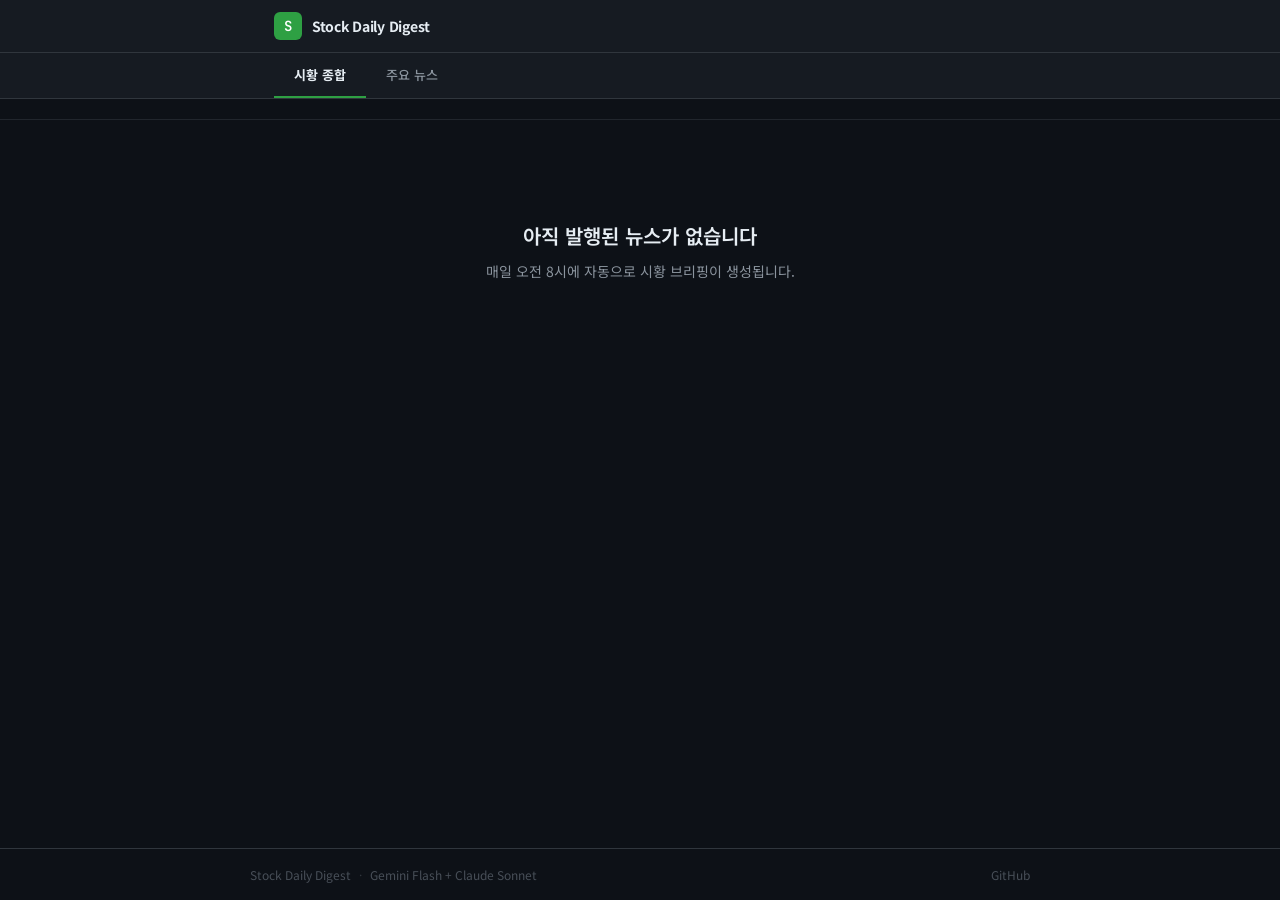
==== index.html @ 1b3bb501 "Initial setup: Stock Daily Digest v1.0 Automated daily stock market news aggregator for Korean inves" ====
<!DOCTYPE html>
<html lang="ko">
<head>
  <meta charset="UTF-8">
  <meta name="viewport" content="width=device-width, initial-scale=1.0">
  <title>Stock Daily Digest</title>
  <meta name="description" content="매일 아침 자동 큐레이션되는 미국 주식 시장 뉴스 & 시황 브리핑">
  <link rel="icon" href="data:image/svg+xml,<svg xmlns='http://www.w3.org/2000/svg' viewBox='0 0 32 32'><rect width='32' height='32' rx='6' fill='%2310B981'/><path d='M6 22 L12 14 L18 18 L26 8' stroke='white' stroke-width='2.5' fill='none' stroke-linecap='round' stroke-linejoin='round'/><circle cx='26' cy='8' r='2' fill='white'/></svg>">
  <link rel="preconnect" href="https://fonts.googleapis.com">
  <link rel="preconnect" href="https://fonts.gstatic.com" crossorigin>
  <link href="https://fonts.googleapis.com/css2?family=Noto+Sans+KR:wght@400;500;600;700&family=JetBrains+Mono:wght@400;500;600&display=swap" rel="stylesheet">
  <link rel="stylesheet" href="style.css">
</head>
<body>
  <header>
    <div class="container header-inner">
      <a href="./" class="logo">
        <span class="logo-icon">S</span>
        <span class="logo-text">Stock Daily Digest</span>
      </a>
    </div>
  </header>

  <!-- Tab Bar -->
  <nav class="tab-bar">
    <div class="container tab-inner">
      <button class="tab active" data-tab="overview">시황 종합</button>
      <button class="tab" data-tab="news">주요 뉴스</button>
    </div>
  </nav>

  <!-- Date Bar -->
  <div class="date-bar">
    <div class="container">
      <div class="date-scroll" id="date-scroll"></div>
    </div>
  </div>

  <main class="container" id="app">
    <div id="loading" class="loading">
      <div class="loading-bar"></div>
      <p class="loading-text">시장 데이터를 불러오는 중...</p>
    </div>

    <div id="empty-state" class="empty hidden">
      <h2>아직 발행된 뉴스가 없습니다</h2>
      <p>매일 오전 8시에 자동으로 시황 브리핑이 생성됩니다.</p>
    </div>

    <div id="digest" class="hidden"></div>
  </main>

  <footer>
    <div class="container footer-inner">
      <span>Stock Daily Digest</span>
      <span class="footer-sep">&middot;</span>
      <span>Gemini Flash + Claude Sonnet</span>
      <a href="https://github.com/nydad/stock-news">GitHub</a>
    </div>
  </footer>

  <script src="app.js"></script>
</body>
</html>
---- style.css ----
/* ============================================================
   Stock Daily Digest v1.0 — Dark Financial Terminal Theme
   ============================================================ */

:root {
  --sans: 'Noto Sans KR', -apple-system, BlinkMacSystemFont, 'Segoe UI', sans-serif;
  --mono: 'JetBrains Mono', 'SF Mono', Consolas, monospace;

  --bg:        #0D1117;
  --bg-card:   #161B22;
  --bg-hover:  #1C2333;
  --bg-input:  #21262D;
  --text:      #E6EDF3;
  --text-2:    #8B949E;
  --text-3:    #484F58;
  --border:    #30363D;
  --border-lt: #21262D;

  --green:     #2EA043;
  --green-bg:  rgba(46,160,67,0.12);
  --red:       #F85149;
  --red-bg:    rgba(248,81,73,0.12);
  --blue:      #58A6FF;
  --blue-bg:   rgba(88,166,255,0.12);
  --yellow:    #D29922;
  --yellow-bg: rgba(210,153,34,0.12);
  --orange:    #DB6D28;
  --purple:    #A371F7;

  --w: 780px;
}

*, *::before, *::after { box-sizing: border-box; margin: 0; padding: 0; }
html { font-size: 16px; -webkit-font-smoothing: antialiased; }
body { font-family: var(--sans); color: var(--text); background: var(--bg); line-height: 1.6; min-height: 100vh; display: flex; flex-direction: column; }
a { color: var(--blue); text-decoration: none; }
a:hover { text-decoration: underline; }
.container { max-width: var(--w); margin: 0 auto; padding: 0 24px; }
.hidden { display: none !important; }

/* --- Header --- */
header { background: var(--bg-card); border-bottom: 1px solid var(--border); }
.header-inner { display: flex; align-items: center; height: 52px; }
.logo { display: flex; align-items: center; gap: 10px; text-decoration: none; }
.logo-icon {
  display: inline-flex; align-items: center; justify-content: center;
  width: 28px; height: 28px; background: var(--green); color: #fff;
  border-radius: 6px; font-family: var(--mono); font-size: 14px; font-weight: 600;
}
.logo-text { font-size: 14px; font-weight: 700; color: var(--text); letter-spacing: -0.02em; }

/* --- Tab Bar --- */
.tab-bar { background: var(--bg-card); border-bottom: 1px solid var(--border); position: sticky; top: 0; z-index: 100; }
.tab-inner { display: flex; gap: 0; }
.tab {
  background: none; border: none; cursor: pointer;
  padding: 12px 20px; font-family: var(--sans);
  font-size: 13px; font-weight: 500; color: var(--text-2);
  border-bottom: 2px solid transparent; transition: all 0.15s;
}
.tab:hover { color: var(--text); }
.tab.active { color: var(--text); font-weight: 700; border-bottom-color: var(--green); }

/* --- Date Bar --- */
.date-bar { background: var(--bg); border-bottom: 1px solid var(--border-lt); }
.date-scroll {
  display: flex; gap: 4px; overflow-x: auto; padding: 10px 0;
  scrollbar-width: none; -ms-overflow-style: none;
}
.date-scroll::-webkit-scrollbar { display: none; }
.date-chip {
  flex-shrink: 0; background: none; border: 1px solid var(--border);
  border-radius: 6px; padding: 5px 12px; font-family: var(--sans);
  font-size: 12px; font-weight: 500; color: var(--text-2);
  cursor: pointer; transition: all 0.15s; white-space: nowrap;
}
.date-chip:hover { border-color: var(--text-3); color: var(--text); }
.date-chip.active { background: var(--green); color: #fff; border-color: var(--green); font-weight: 700; }

/* --- Loading --- */
.loading { padding: 120px 0; text-align: center; }
.loading-bar { width: 48px; height: 3px; background: var(--border); border-radius: 2px; margin: 0 auto 16px; overflow: hidden; position: relative; }
.loading-bar::after { content: ''; position: absolute; top: 0; left: -50%; width: 50%; height: 100%; background: var(--green); border-radius: 2px; animation: slide 1s infinite ease-in-out; }
@keyframes slide { 0% { left: -50%; } 100% { left: 100%; } }
.loading-text { font-size: 13px; color: var(--text-3); }

/* --- Empty / Error --- */
.empty, .error-state { padding: 100px 0; text-align: center; }
.empty h2, .error-state h2 { font-size: 20px; font-weight: 600; margin-bottom: 8px; color: var(--text); }
.empty p, .error-state p { color: var(--text-2); font-size: 14px; }

/* --- Sections --- */
main { flex: 1; padding-bottom: 60px; }
.section-label {
  font-size: 11px; font-weight: 700; color: var(--text-3);
  text-transform: uppercase; letter-spacing: 0.08em; margin-bottom: 14px;
}
.divider { border: none; border-top: 1px solid var(--border-lt); margin: 28px 0; }

/* --- Market Briefing --- */
.briefing { padding: 32px 0 0; }
.editorial {
  font-size: 15px; line-height: 1.85; color: var(--text);
  background: var(--bg-card); border: 1px solid var(--border);
  border-radius: 8px; padding: 20px 24px;
}
.stats { margin-top: 12px; font-size: 12px; color: var(--text-3); }

/* --- Market Data Grid --- */
.market-section { margin-bottom: 24px; }
.market-section-title {
  font-size: 12px; font-weight: 600; color: var(--text-2);
  margin-bottom: 8px; text-transform: uppercase; letter-spacing: 0.04em;
}
.market-grid {
  display: grid; grid-template-columns: repeat(auto-fill, minmax(180px, 1fr));
  gap: 8px;
}
.market-card {
  background: var(--bg-card); border: 1px solid var(--border);
  border-radius: 8px; padding: 12px 14px; transition: background 0.15s;
}
.market-card:hover { background: var(--bg-hover); }
.market-name { font-size: 12px; color: var(--text-2); margin-bottom: 4px; font-weight: 500; }
.market-price { font-family: var(--mono); font-size: 16px; font-weight: 600; color: var(--text); }
.market-change { font-family: var(--mono); font-size: 12px; font-weight: 500; margin-top: 2px; }
.market-change.up { color: var(--green); }
.market-change.down { color: var(--red); }
.market-change.flat { color: var(--text-3); }

/* --- Fear & Greed --- */
.fg-card {
  background: var(--bg-card); border: 1px solid var(--border);
  border-radius: 8px; padding: 16px 20px; display: flex;
  align-items: center; gap: 16px; margin-bottom: 24px;
}
.fg-score {
  font-family: var(--mono); font-size: 32px; font-weight: 700;
  min-width: 60px; text-align: center;
}
.fg-label { font-size: 11px; color: var(--text-3); text-transform: uppercase; letter-spacing: 0.06em; }
.fg-rating { font-size: 14px; font-weight: 600; margin-top: 2px; }
.fg-prev { font-size: 11px; color: var(--text-3); margin-top: 4px; }

/* --- Key Insights --- */
.insight-list { display: flex; flex-direction: column; gap: 10px; }
.insight-item {
  display: flex; gap: 12px; align-items: flex-start;
  background: var(--bg-card); border: 1px solid var(--border);
  border-radius: 8px; padding: 14px 16px;
}
.insight-type {
  flex-shrink: 0; font-size: 10px; font-weight: 700;
  text-transform: uppercase; letter-spacing: 0.04em;
  padding: 3px 8px; border-radius: 4px; margin-top: 2px;
}
.insight-type.bullish { background: var(--green-bg); color: var(--green); }
.insight-type.bearish { background: var(--red-bg); color: var(--red); }
.insight-type.neutral { background: var(--blue-bg); color: var(--blue); }
.insight-type.alert { background: var(--yellow-bg); color: var(--yellow); }
.insight-body { flex: 1; }
.insight-title { font-size: 14px; font-weight: 600; color: var(--text); line-height: 1.4; }
.insight-detail { font-size: 13px; color: var(--text-2); margin-top: 3px; line-height: 1.5; }

/* --- Commentary Cards --- */
.commentary-card {
  background: var(--bg-card); border: 1px solid var(--border);
  border-radius: 8px; padding: 16px 20px; margin-bottom: 12px;
}
.commentary-title {
  font-size: 11px; font-weight: 700; color: var(--text-3);
  text-transform: uppercase; letter-spacing: 0.06em; margin-bottom: 8px;
}
.commentary-text { font-size: 14px; color: var(--text); line-height: 1.7; }

/* --- Outlook --- */
.outlook-card {
  background: linear-gradient(135deg, rgba(88,166,255,0.08), rgba(163,113,247,0.08));
  border: 1px solid var(--border); border-radius: 8px; padding: 20px 24px;
}
.outlook-text { font-size: 15px; color: var(--text); line-height: 1.8; }

/* --- Trends --- */
.trends { margin-top: 16px; display: flex; flex-wrap: wrap; align-items: center; gap: 6px; }
.trend-label { font-size: 10px; font-weight: 700; color: var(--text-3); text-transform: uppercase; letter-spacing: 0.06em; margin-right: 2px; }
.trend-item { font-size: 12px; color: var(--text-2); padding: 3px 10px; border: 1px solid var(--border); border-radius: 16px; }

/* --- News Tab: Articles --- */
.category-section { margin-bottom: 28px; }
.category-header {
  display: flex; align-items: center; gap: 8px; margin-bottom: 12px;
  padding-bottom: 8px; border-bottom: 1px solid var(--border-lt);
}
.category-name { font-size: 14px; font-weight: 700; color: var(--text); }
.category-count { font-size: 12px; color: var(--text-3); font-weight: 400; }
.category-icon {
  font-size: 14px; width: 24px; height: 24px; display: inline-flex;
  align-items: center; justify-content: center;
  background: var(--bg-input); border-radius: 4px;
}

.article {
  padding: 12px 0; border-top: 1px solid var(--border-lt);
}
.article:first-of-type { border-top: none; padding-top: 0; }
.article-title { font-size: 14px; font-weight: 600; line-height: 1.5; margin-bottom: 3px; }
.article-title a { color: var(--text); transition: color 0.15s; }
.article-title a:hover { color: var(--blue); text-decoration: none; }
.article-meta { font-size: 11px; color: var(--text-3); display: flex; align-items: center; gap: 5px; margin-bottom: 5px; }
.article-source { font-weight: 600; color: var(--text-2); }
.article-important { font-size: 10px; font-weight: 700; color: var(--red); text-transform: uppercase; letter-spacing: 0.04em; }
.article-summary { font-size: 13px; color: var(--text-2); line-height: 1.7; }
.article-tags { margin-top: 5px; display: flex; flex-wrap: wrap; gap: 4px; }
.article-tag { font-size: 10px; color: var(--text-3); padding: 1px 7px; border: 1px solid var(--border); border-radius: 10px; }

/* --- Footer --- */
footer { border-top: 1px solid var(--border); margin-top: auto; }
.footer-inner { display: flex; align-items: center; gap: 8px; padding: 16px 0; font-size: 12px; color: var(--text-3); flex-wrap: wrap; }
.footer-inner a { color: var(--text-3); margin-left: auto; }
.footer-inner a:hover { color: var(--text-2); }
.footer-sep { color: var(--border); }

/* --- Animations --- */
.fade-in { animation: fadeIn 0.3s ease-out both; }
@keyframes fadeIn { from { opacity: 0; transform: translateY(4px); } to { opacity: 1; transform: translateY(0); } }

/* --- Responsive --- */
@media (max-width: 640px) {
  .container { padding: 0 16px; }
  .header-inner { height: 44px; }
  .tab { padding: 10px 14px; font-size: 13px; }
  .market-grid { grid-template-columns: repeat(2, 1fr); gap: 6px; }
  .market-price { font-size: 14px; }
  .briefing { padding-top: 24px; }
  .editorial { font-size: 14px; padding: 16px; }
  .fg-card { flex-direction: column; align-items: flex-start; gap: 8px; }
  .fg-score { font-size: 28px; }
  .insight-item { flex-direction: column; gap: 6px; }
}
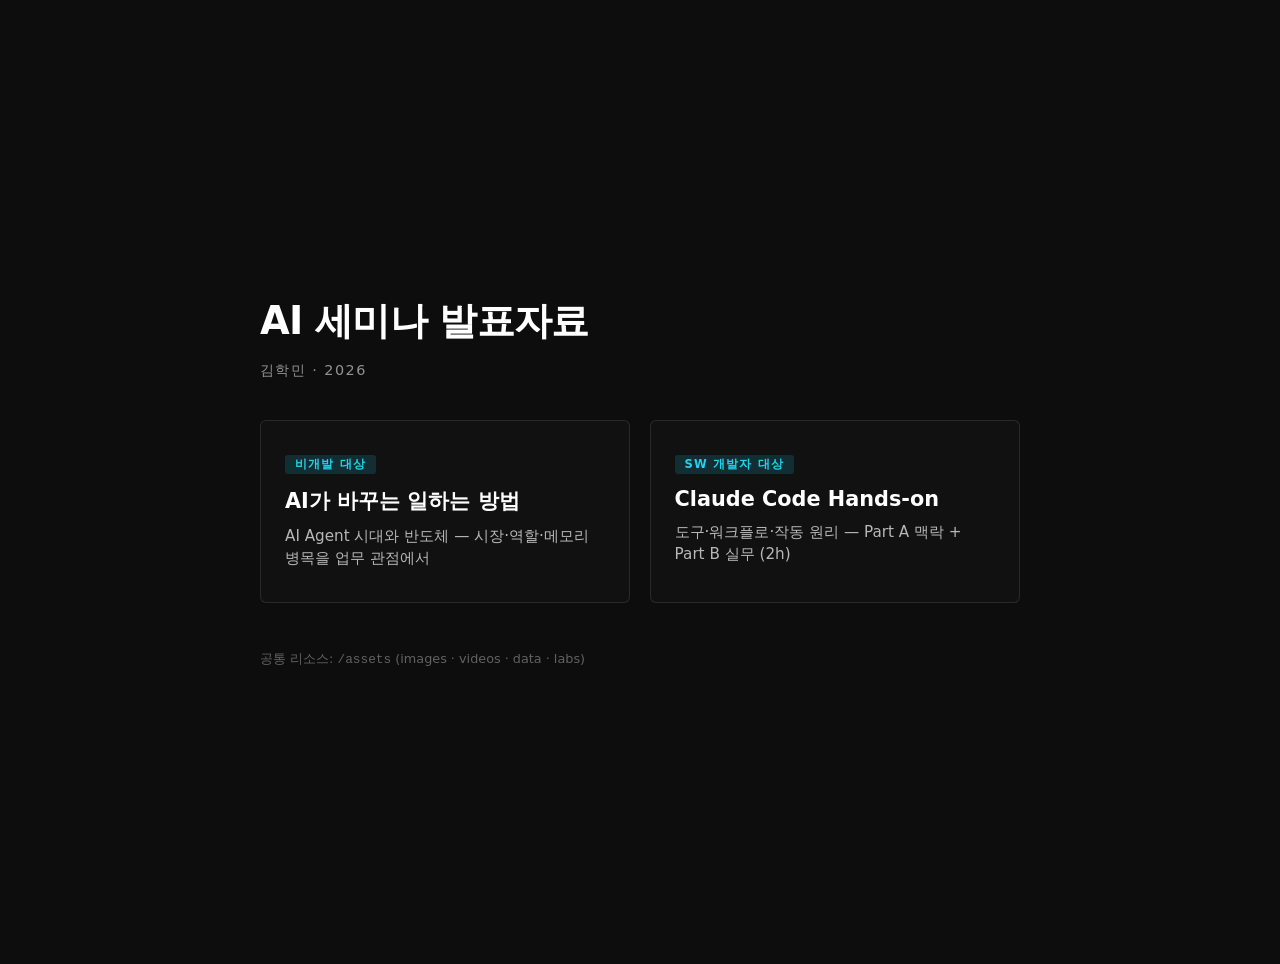
==== commit e5203c1a: "Reorganize: single shared /assets hierarchy + directory cleanup Assets consolidation: - /assets/imag" ====
--- a/index.html
+++ b/index.html
@@ -1,64 +1,41 @@
 <!DOCTYPE html>
 <html lang="ko">
 <head>
-  <meta charset="UTF-8">
-  <meta name="viewport" content="width=device-width, initial-scale=1.0">
-  <title>Stock Daily Digest</title>
-  <meta name="description" content="매일 아침 자동 큐레이션되는 미국 주식 시장 뉴스 & 시황 브리핑">
-  <link rel="icon" href="data:image/svg+xml,<svg xmlns='http://www.w3.org/2000/svg' viewBox='0 0 32 32'><rect width='32' height='32' rx='6' fill='%2310B981'/><path d='M6 22 L12 14 L18 18 L26 8' stroke='white' stroke-width='2.5' fill='none' stroke-linecap='round' stroke-linejoin='round'/><circle cx='26' cy='8' r='2' fill='white'/></svg>">
-  <link rel="preconnect" href="https://fonts.googleapis.com">
-  <link rel="preconnect" href="https://fonts.gstatic.com" crossorigin>
-  <link href="https://fonts.googleapis.com/css2?family=Noto+Sans+KR:wght@400;500;600;700&family=JetBrains+Mono:wght@400;500;600&display=swap" rel="stylesheet">
-  <link rel="stylesheet" href="style.css">
+<meta charset="utf-8">
+<title>AI 세미나 발표자료</title>
+<style>
+  body{font-family:'Noto Sans KR',system-ui,sans-serif;background:#0D0D0D;color:#fff;min-height:100vh;margin:0;display:flex;align-items:center;justify-content:center;padding:2rem}
+  .wrap{max-width:760px;width:100%}
+  h1{font-size:clamp(1.8rem,3vw,2.4rem);font-weight:900;letter-spacing:-0.02em;margin:0 0 0.5rem}
+  .meta{color:rgba(255,255,255,0.55);font-size:0.9rem;letter-spacing:0.1em;text-transform:uppercase;margin-bottom:2.5rem}
+  .decks{display:grid;grid-template-columns:1fr 1fr;gap:1.2rem}
+  @media(max-width:600px){.decks{grid-template-columns:1fr}}
+  a.card{display:block;padding:2rem 1.5rem;border:1px solid rgba(255,255,255,0.1);border-radius:6px;background:rgba(255,255,255,0.02);text-decoration:none;color:#fff;transition:all .18s}
+  a.card:hover{border-color:rgba(34,211,238,0.5);background:rgba(34,211,238,0.05)}
+  a.card h2{margin:0 0 0.6rem;font-size:1.3rem;font-weight:800}
+  a.card p{margin:0;color:rgba(255,255,255,0.7);font-size:0.95rem;line-height:1.5}
+  a.card .tag{display:inline-block;margin-bottom:0.8rem;padding:2px 10px;border-radius:3px;background:rgba(34,211,238,0.15);color:#22d3ee;font-size:0.72rem;font-weight:700;letter-spacing:0.1em}
+  .tag.audience-biz{background:rgba(251,191,36,0.15);color:#fbbf24}
+  footer{margin-top:3rem;color:rgba(255,255,255,0.35);font-size:0.8rem}
+</style>
 </head>
 <body>
-  <header>
-    <div class="container header-inner">
-      <a href="./" class="logo">
-        <span class="logo-icon">S</span>
-        <span class="logo-text">Stock Daily Digest</span>
-      </a>
-    </div>
-  </header>
-
-  <!-- Tab Bar -->
-  <nav class="tab-bar">
-    <div class="container tab-inner">
-      <button class="tab active" data-tab="overview">시황 종합</button>
-      <button class="tab" data-tab="news">주요 뉴스</button>
-    </div>
-  </nav>
-
-  <!-- Date Bar -->
-  <div class="date-bar">
-    <div class="container">
-      <div class="date-scroll" id="date-scroll"></div>
-    </div>
+<div class="wrap">
+  <h1>AI 세미나 발표자료</h1>
+  <p class="meta">김학민 · 2026</p>
+  <div class="decks">
+    <a class="card" href="non-dev-seminar/">
+      <span class="tag audience-biz">비개발 대상</span>
+      <h2>AI가 바꾸는 일하는 방법</h2>
+      <p>AI Agent 시대와 반도체 — 시장·역할·메모리 병목을 업무 관점에서</p>
+    </a>
+    <a class="card" href="dev-seminar/">
+      <span class="tag">SW 개발자 대상</span>
+      <h2>Claude Code Hands-on</h2>
+      <p>도구·워크플로·작동 원리 — Part A 맥락 + Part B 실무 (2h)</p>
+    </a>
   </div>
-
-  <main class="container" id="app">
-    <div id="loading" class="loading">
-      <div class="loading-bar"></div>
-      <p class="loading-text">시장 데이터를 불러오는 중...</p>
-    </div>
-
-    <div id="empty-state" class="empty hidden">
-      <h2>아직 발행된 뉴스가 없습니다</h2>
-      <p>매일 오전 8시에 자동으로 시황 브리핑이 생성됩니다.</p>
-    </div>
-
-    <div id="digest" class="hidden"></div>
-  </main>
-
-  <footer>
-    <div class="container footer-inner">
-      <span>Stock Daily Digest</span>
-      <span class="footer-sep">&middot;</span>
-      <span>Gemini Flash + Claude Sonnet</span>
-      <a href="https://github.com/nydad/stock-news">GitHub</a>
-    </div>
-  </footer>
-
-  <script src="app.js"></script>
+  <footer>공통 리소스: <code>/assets</code> (images · videos · data · labs)</footer>
+</div>
 </body>
 </html>
